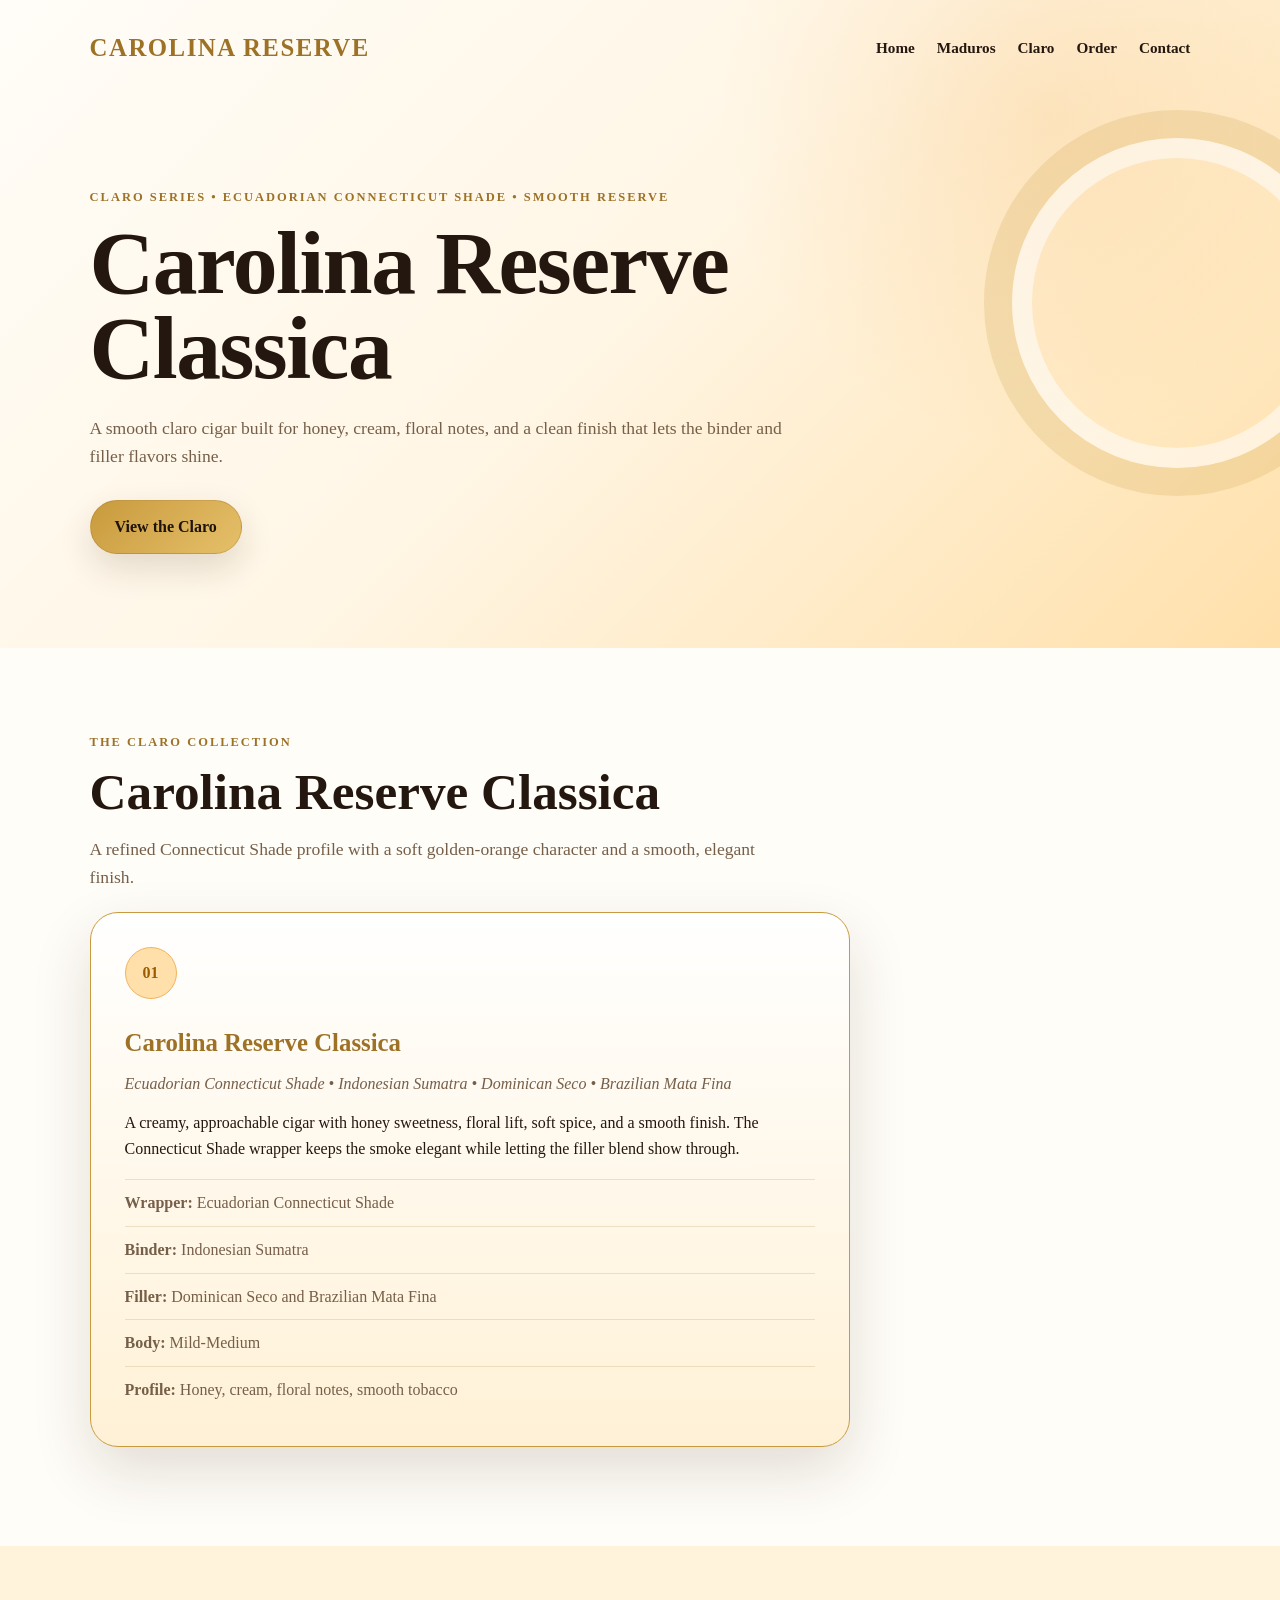
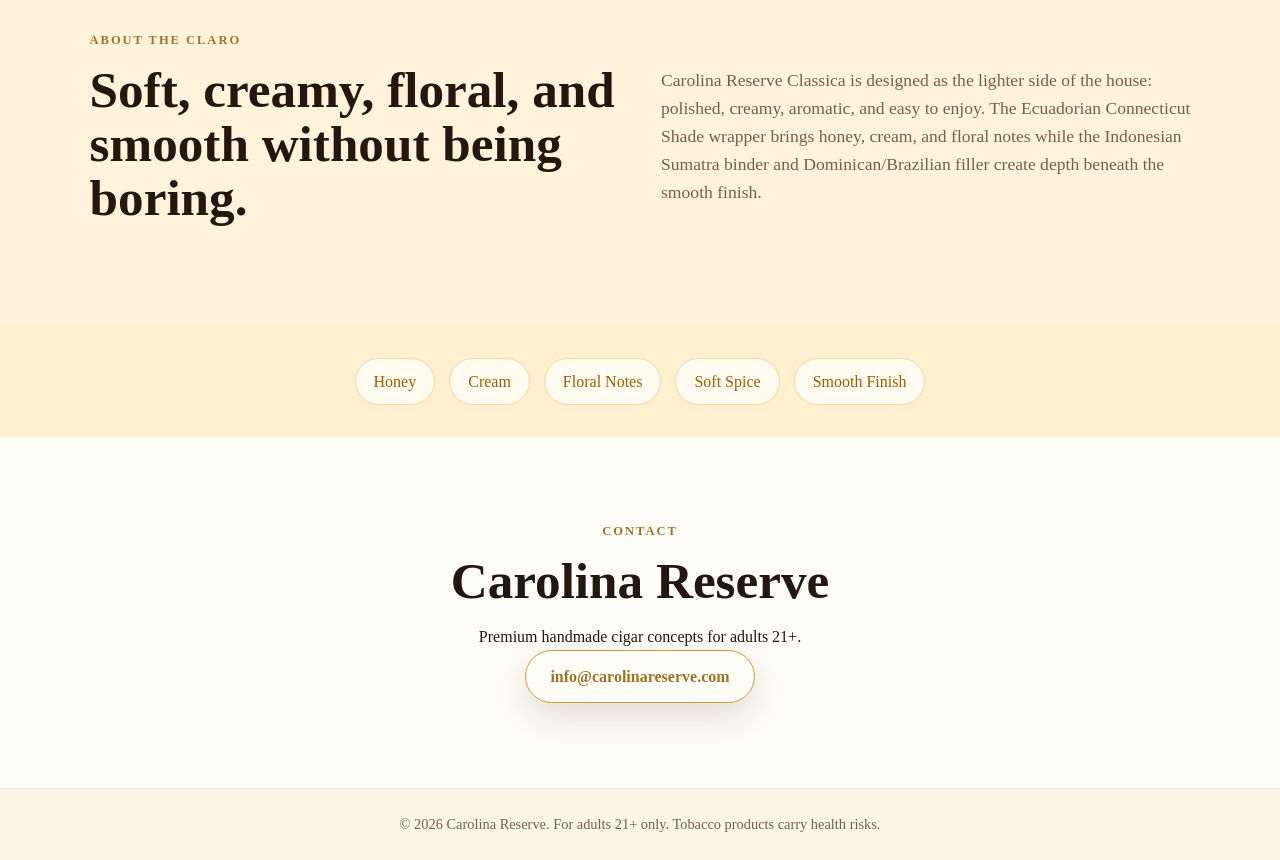
==== claro.html @ 59dc33bf "Add files via upload" ====
<!DOCTYPE html>
<html lang="en">
<head>
  <meta charset="UTF-8" />
  <meta name="viewport" content="width=device-width, initial-scale=1.0" />
  <title>Claro | Carolina Reserve</title>
  <link rel="stylesheet" href="style.css" />
</head>
<body class="claro-page">
  <header class="hero claro-hero">
    <nav class="navbar">
      <div class="logo">Carolina Reserve</div>
      <div class="nav-links">
        <a href="index.html">Home</a>
        <a href="maduros.html">Maduros</a>
        <a href="#collection">Claro</a>
        <a href="order.html">Order</a>
        <a href="#contact">Contact</a>
      </div>
    </nav>

    <section class="hero-content">
      <p class="eyebrow">Claro Series • Ecuadorian Connecticut Shade • Smooth Reserve</p>
      <h1>Carolina Reserve Classica</h1>
      <p class="hero-text">
        A smooth claro cigar built for honey, cream, floral notes, and a clean finish that lets
        the binder and filler flavors shine.
      </p>
      <a class="btn" href="#collection">View the Claro</a>
    </section>
  </header>

  <main>
    <section id="collection" class="section claro-section">
      <p class="section-label">The Claro Collection</p>
      <h2>Carolina Reserve Classica</h2>
      <p class="section-intro">
        A refined Connecticut Shade profile with a soft golden-orange character and a smooth, elegant finish.
      </p>

      <div class="cards single-card-grid">
        <article class="cigar-card claro-card featured single-feature">
          <div class="band">01</div>
          <h3>Carolina Reserve Classica</h3>
          <p class="blend">Ecuadorian Connecticut Shade • Indonesian Sumatra • Dominican Seco • Brazilian Mata Fina</p>
          <p>
            A creamy, approachable cigar with honey sweetness, floral lift, soft spice, and a smooth finish.
            The Connecticut Shade wrapper keeps the smoke elegant while letting the filler blend show through.
          </p>
          <ul>
            <li><strong>Wrapper:</strong> Ecuadorian Connecticut Shade</li>
            <li><strong>Binder:</strong> Indonesian Sumatra</li>
            <li><strong>Filler:</strong> Dominican Seco and Brazilian Mata Fina</li>
            <li><strong>Body:</strong> Mild-Medium</li>
            <li><strong>Profile:</strong> Honey, cream, floral notes, smooth tobacco</li>
          </ul>
        </article>
      </div>
    </section>

    <section id="about" class="about-section claro-about">
      <div>
        <p class="section-label">About the Claro</p>
        <h2>Soft, creamy, floral, and smooth without being boring.</h2>
      </div>
      <p>
        Carolina Reserve Classica is designed as the lighter side of the house: polished, creamy,
        aromatic, and easy to enjoy. The Ecuadorian Connecticut Shade wrapper brings honey, cream,
        and floral notes while the Indonesian Sumatra binder and Dominican/Brazilian filler create
        depth beneath the smooth finish.
      </p>
    </section>

    <section class="flavor-strip claro-strip">
      <span>Honey</span>
      <span>Cream</span>
      <span>Floral Notes</span>
      <span>Soft Spice</span>
      <span>Smooth Finish</span>
    </section>

    <section id="contact" class="section contact">
      <p class="section-label">Contact</p>
      <h2>Carolina Reserve</h2>
      <p>Premium handmade cigar concepts for adults 21+.</p>
      <a class="btn secondary" href="mailto:info@carolinareserve.com">info@carolinareserve.com</a>
    </section>
  </main>

  <footer>
    <p>© 2026 Carolina Reserve. For adults 21+ only. Tobacco products carry health risks.</p>
  </footer>
</body>
</html>
---- style.css ----
:root {
  --white: #fffdf8;
  --ivory: #fbf5e8;
  --cream: #f6ead2;
  --gold: #c99a3d;
  --gold-dark: #9d7227;
  --ink: #24170f;
  --muted: #765f49;
  --brown: #6d3d26;
  --brown-soft: #8a5735;
  --claro: #f3b35d;
  --claro-soft: #ffe0aa;
  --panel: #ffffff;
  --shadow: rgba(50, 30, 10, 0.14);
}

* {
  box-sizing: border-box;
  margin: 0;
  padding: 0;
}

html {
  scroll-behavior: smooth;
}

body {
  font-family: Georgia, 'Times New Roman', serif;
  background: var(--white);
  color: var(--ink);
  line-height: 1.6;
}

.navbar {
  display: flex;
  align-items: center;
  justify-content: space-between;
  gap: 24px;
  position: relative;
  z-index: 3;
}

.logo {
  font-size: 1.55rem;
  font-weight: bold;
  letter-spacing: 1.5px;
  color: var(--gold-dark);
  text-transform: uppercase;
}

.nav-links {
  display: flex;
  flex-wrap: wrap;
  gap: 22px;
}

.nav-links a {
  color: var(--ink);
  text-decoration: none;
  font-size: 0.95rem;
  font-weight: bold;
}

.nav-links a:hover {
  color: var(--gold-dark);
}

.hero,
.jazz-hero,
.page-hero {
  min-height: 72vh;
  padding: 28px 7%;
  position: relative;
  overflow: hidden;
  background:
    radial-gradient(circle at 82% 18%, rgba(201, 154, 61, 0.16), transparent 28%),
    linear-gradient(135deg, #fffdf8 0%, #fbf5e8 54%, #f3e0ba 100%);
}

.jazz-hero {
  min-height: 100vh;
}

.hero::before,
.jazz-hero::before,
.page-hero::before {
  content: "";
  position: absolute;
  right: -90px;
  top: 110px;
  width: 330px;
  height: 330px;
  border-radius: 50%;
  border: 28px solid rgba(201, 154, 61, 0.2);
  box-shadow: inset 0 0 0 20px rgba(255, 255, 255, 0.55);
}

.hero-content,
.jazz-hero-content,
.page-hero-content {
  max-width: 880px;
  margin-top: 120px;
  position: relative;
  z-index: 2;
}

.eyebrow,
.section-label {
  color: var(--gold-dark);
  text-transform: uppercase;
  letter-spacing: 2px;
  font-size: 0.78rem;
  margin-bottom: 12px;
  font-weight: bold;
}

h1 {
  font-size: clamp(3rem, 7vw, 6.4rem);
  line-height: 0.95;
  margin-bottom: 24px;
  letter-spacing: -1.5px;
}

h2 {
  font-size: clamp(2rem, 4vw, 3.25rem);
  line-height: 1.05;
  margin-bottom: 16px;
}

h3 {
  font-size: 1.55rem;
  color: var(--gold-dark);
  margin-bottom: 8px;
}

.hero-text,
.section-intro {
  max-width: 700px;
  color: var(--muted);
  font-size: 1.1rem;
  margin-bottom: 30px;
}

.hero-actions {
  display: flex;
  flex-wrap: wrap;
  gap: 14px;
}

.btn {
  display: inline-block;
  background: linear-gradient(135deg, var(--gold), #e5c06a);
  color: #1f140b;
  text-decoration: none;
  padding: 13px 24px;
  border-radius: 999px;
  font-weight: bold;
  border: 1px solid rgba(157, 114, 39, 0.32);
  box-shadow: 0 14px 35px var(--shadow);
}

.btn:hover {
  transform: translateY(-2px);
}

.secondary {
  margin-top: 0;
  background: transparent;
  color: var(--gold-dark);
  border: 1px solid var(--gold);
}

.section {
  padding: 85px 7%;
}

.lounge-grid-section,
.about-section,
.featured-room {
  display: grid;
  grid-template-columns: 1fr 1fr;
  gap: 42px;
  align-items: center;
  padding: 85px 7%;
}

.mood-card,
.room-copy,
.cigar-card,
.order-form,
.price-list div {
  background: var(--panel);
  border: 1px solid rgba(201, 154, 61, 0.28);
  border-radius: 28px;
  padding: 34px;
  box-shadow: 0 24px 60px var(--shadow);
}

.gold-card {
  background:
    linear-gradient(180deg, rgba(255, 255, 255, 0.98), rgba(251, 245, 232, 0.98));
}

.record-icon {
  width: 70px;
  height: 70px;
  border-radius: 50%;
  display: grid;
  place-items: center;
  margin-bottom: 22px;
  background: var(--ivory);
  border: 1px solid var(--gold);
  color: var(--gold-dark);
  font-size: 1.5rem;
  font-weight: bold;
}

.featured-room {
  background: linear-gradient(135deg, #fffdf8 0%, #fbf5e8 100%);
}

.room-copy p {
  color: var(--muted);
  margin-bottom: 22px;
}

.maduro-accent,
.maduro-card {
  border-color: rgba(109, 61, 38, 0.35);
  background: linear-gradient(180deg, #ffffff 0%, #f7efe7 100%);
}

.claro-accent,
.claro-card {
  border-color: rgba(243, 179, 93, 0.45);
  background: linear-gradient(180deg, #ffffff 0%, #fff1d6 100%);
}

.cards {
  display: grid;
  grid-template-columns: repeat(3, minmax(0, 1fr));
  gap: 24px;
  margin-top: 35px;
}

.single-card-grid {
  grid-template-columns: minmax(0, 760px);
}

.single-feature {
  max-width: 760px;
}

.cigar-card.featured {
  transform: translateY(-14px);
  border-color: var(--gold);
}

.band {
  width: 52px;
  height: 52px;
  border-radius: 50%;
  display: grid;
  place-items: center;
  background: var(--ivory);
  color: var(--gold-dark);
  font-weight: bold;
  margin-bottom: 24px;
  border: 1px solid var(--gold);
}

.maduro-card .band,
.maduro-accent .band {
  background: #efe0d4;
  color: var(--brown);
  border-color: var(--brown-soft);
}

.claro-card .band,
.claro-accent .band {
  background: var(--claro-soft);
  color: #9d5b00;
  border-color: var(--claro);
}

.blend {
  color: var(--muted);
  font-style: italic;
  margin-bottom: 14px;
}

ul {
  margin-top: 18px;
  list-style: none;
}

li {
  border-top: 1px solid rgba(157, 114, 39, 0.18);
  padding: 10px 0;
  color: var(--muted);
}

.about-section {
  background: var(--ivory);
}

.about-section p:last-child {
  color: var(--muted);
  font-size: 1.1rem;
}

.maduro-hero {
  background:
    radial-gradient(circle at 82% 18%, rgba(109, 61, 38, 0.18), transparent 28%),
    linear-gradient(135deg, #fffdf8 0%, #fbf5e8 48%, #e9d5c5 100%);
}

.maduro-section {
  background: var(--white);
}

.maduro-about {
  background: #f4eadf;
}

.claro-hero {
  background:
    radial-gradient(circle at 82% 18%, rgba(243, 179, 93, 0.22), transparent 28%),
    linear-gradient(135deg, #fffdf8 0%, #fff6e5 48%, #ffe0aa 100%);
}

.claro-section {
  background: var(--white);
}

.claro-about {
  background: #fff3dc;
}

.flavor-strip {
  display: flex;
  flex-wrap: wrap;
  justify-content: center;
  gap: 14px;
  padding: 32px 7%;
  background: var(--ivory);
}

.flavor-strip span {
  border: 1px solid rgba(201, 154, 61, 0.42);
  border-radius: 999px;
  padding: 10px 18px;
  color: var(--gold-dark);
  background: rgba(255, 255, 255, 0.7);
}

.maduro-strip {
  background: #f1e3d7;
}

.maduro-strip span {
  border-color: rgba(109, 61, 38, 0.32);
  color: var(--brown);
}

.claro-strip {
  background: #fff0d0;
}

.claro-strip span {
  border-color: rgba(243, 179, 93, 0.5);
  color: #9d5b00;
}

.contact {
  text-align: center;
}

footer {
  text-align: center;
  padding: 24px 7%;
  color: var(--muted);
  background: #fbf5e8;
  font-size: 0.9rem;
  border-top: 1px solid rgba(201, 154, 61, 0.24);
}

/* Order Page */
.page-hero {
  min-height: 58vh;
}

.order-section {
  display: grid;
  grid-template-columns: 0.85fr 1.15fr;
  gap: 42px;
  align-items: start;
}

.price-list {
  display: grid;
  grid-template-columns: repeat(2, minmax(0, 1fr));
  gap: 18px;
  margin: 28px 0;
}

.price-list div {
  padding: 24px;
}

.price-list p {
  color: var(--ink);
  font-size: 1.25rem;
  font-weight: bold;
}

.legal-note {
  color: var(--muted);
  font-size: 0.95rem;
}

.order-form {
  padding: 30px;
}

.order-form label {
  display: block;
  margin: 16px 0 8px;
  color: var(--gold-dark);
  font-weight: bold;
}

.order-form input,
.order-form select,
.order-form textarea {
  width: 100%;
  border: 1px solid rgba(201, 154, 61, 0.35);
  border-radius: 14px;
  background: #fffdf8;
  color: var(--ink);
  padding: 13px 14px;
  font: inherit;
}

.order-form input:focus,
.order-form select:focus,
.order-form textarea:focus {
  outline: 2px solid rgba(201, 154, 61, 0.42);
}

.checkbox-line {
  display: flex !important;
  align-items: center;
  gap: 10px;
  color: var(--muted) !important;
}

.checkbox-line input {
  width: auto;
}

.form-btn {
  border: none;
  cursor: pointer;
  margin-top: 18px;
}

@media (max-width: 900px) {
  .cards,
  .about-section,
  .lounge-grid-section,
  .featured-room,
  .order-section,
  .price-list {
    grid-template-columns: 1fr;
  }

  .cigar-card.featured {
    transform: none;
  }

  .hero-content,
  .jazz-hero-content,
  .page-hero-content {
    margin-top: 100px;
  }
}

@media (max-width: 620px) {
  .navbar {
    align-items: flex-start;
    flex-direction: column;
  }

  .nav-links {
    gap: 14px;
  }

  .hero,
  .jazz-hero,
  .page-hero {
    padding: 24px 6%;
  }

  .section,
  .about-section,
  .lounge-grid-section,
  .featured-room {
    padding: 65px 6%;
  }
}
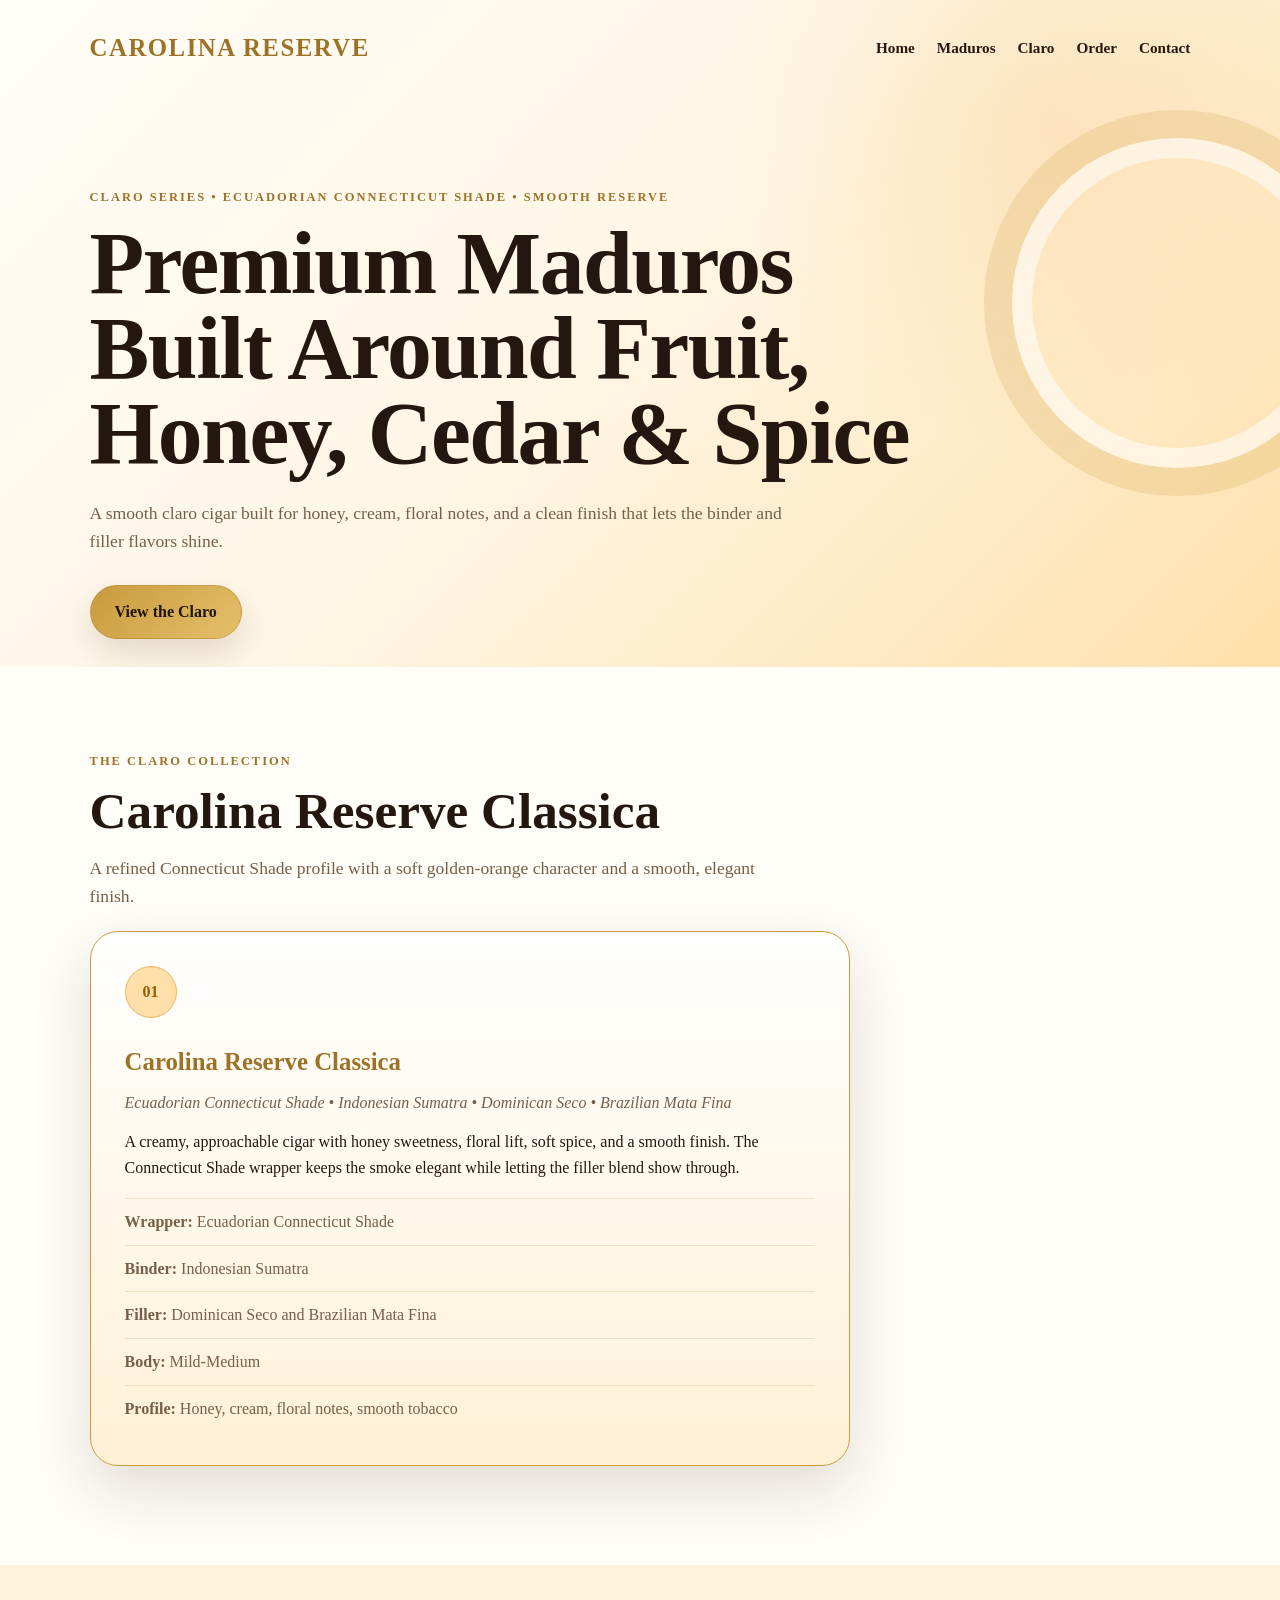
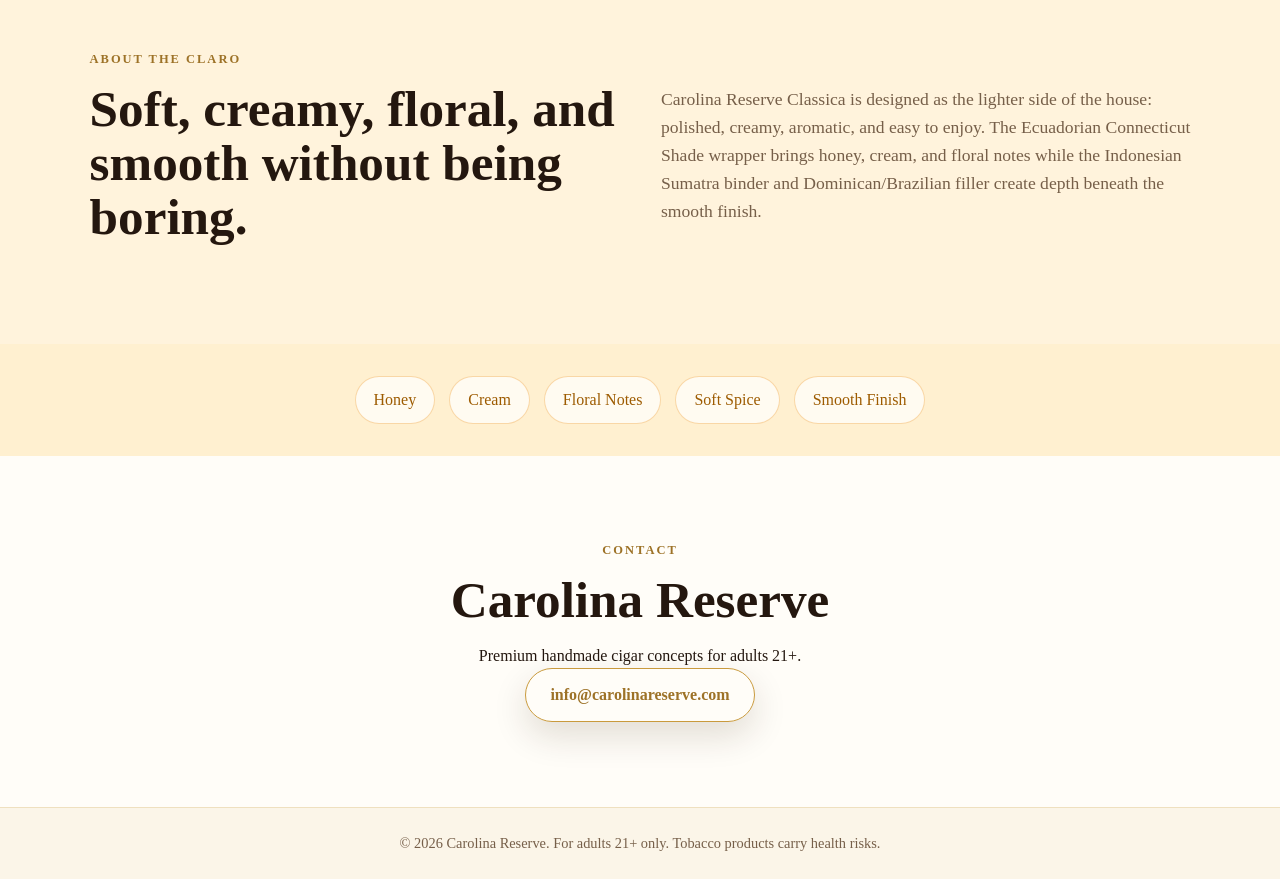
==== commit b374c048: "Update claro.html" ====
--- a/claro.html
+++ b/claro.html
@@ -21,7 +21,7 @@
 
     <section class="hero-content">
       <p class="eyebrow">Claro Series • Ecuadorian Connecticut Shade • Smooth Reserve</p>
-      <h1>Carolina Reserve Classica</h1>
+      <h1>Premium Maduros Built Around Fruit, Honey, Cedar & Spice</h1>
       <p class="hero-text">
         A smooth claro cigar built for honey, cream, floral notes, and a clean finish that lets
         the binder and filler flavors shine.
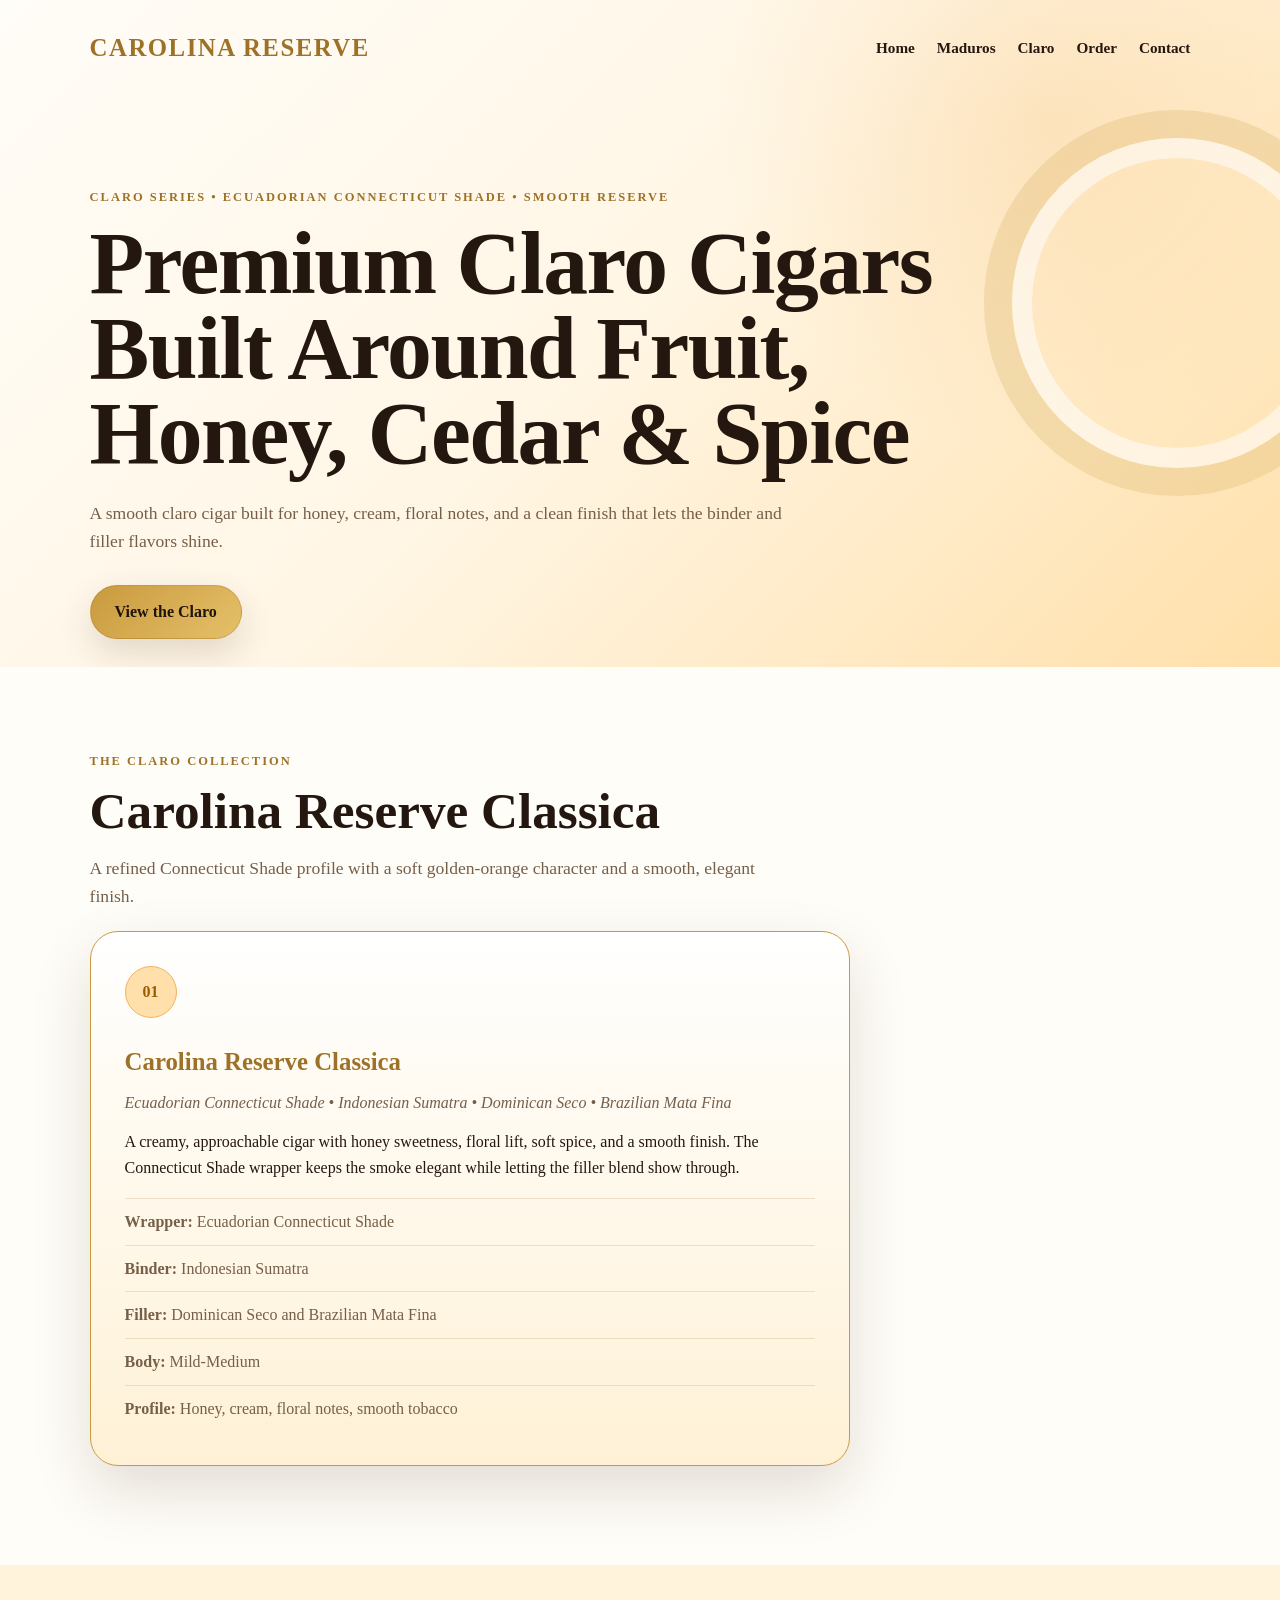
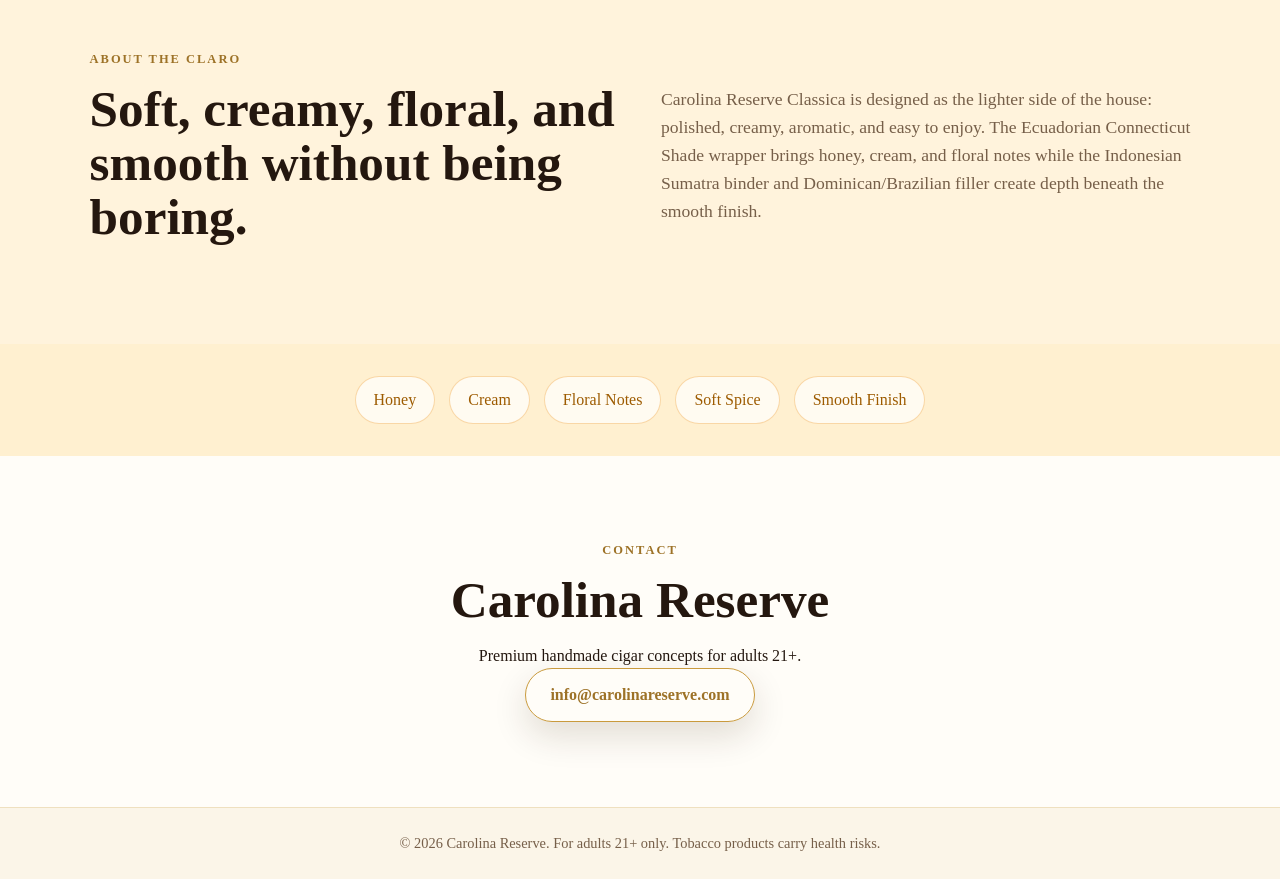
==== commit 8a58364f: "Update claro.html" ====
--- a/claro.html
+++ b/claro.html
@@ -21,7 +21,7 @@
 
     <section class="hero-content">
       <p class="eyebrow">Claro Series • Ecuadorian Connecticut Shade • Smooth Reserve</p>
-      <h1>Premium Maduros Built Around Fruit, Honey, Cedar & Spice</h1>
+      <h1>Premium Claro Cigars Built Around Fruit, Honey, Cedar & Spice</h1>
       <p class="hero-text">
         A smooth claro cigar built for honey, cream, floral notes, and a clean finish that lets
         the binder and filler flavors shine.
